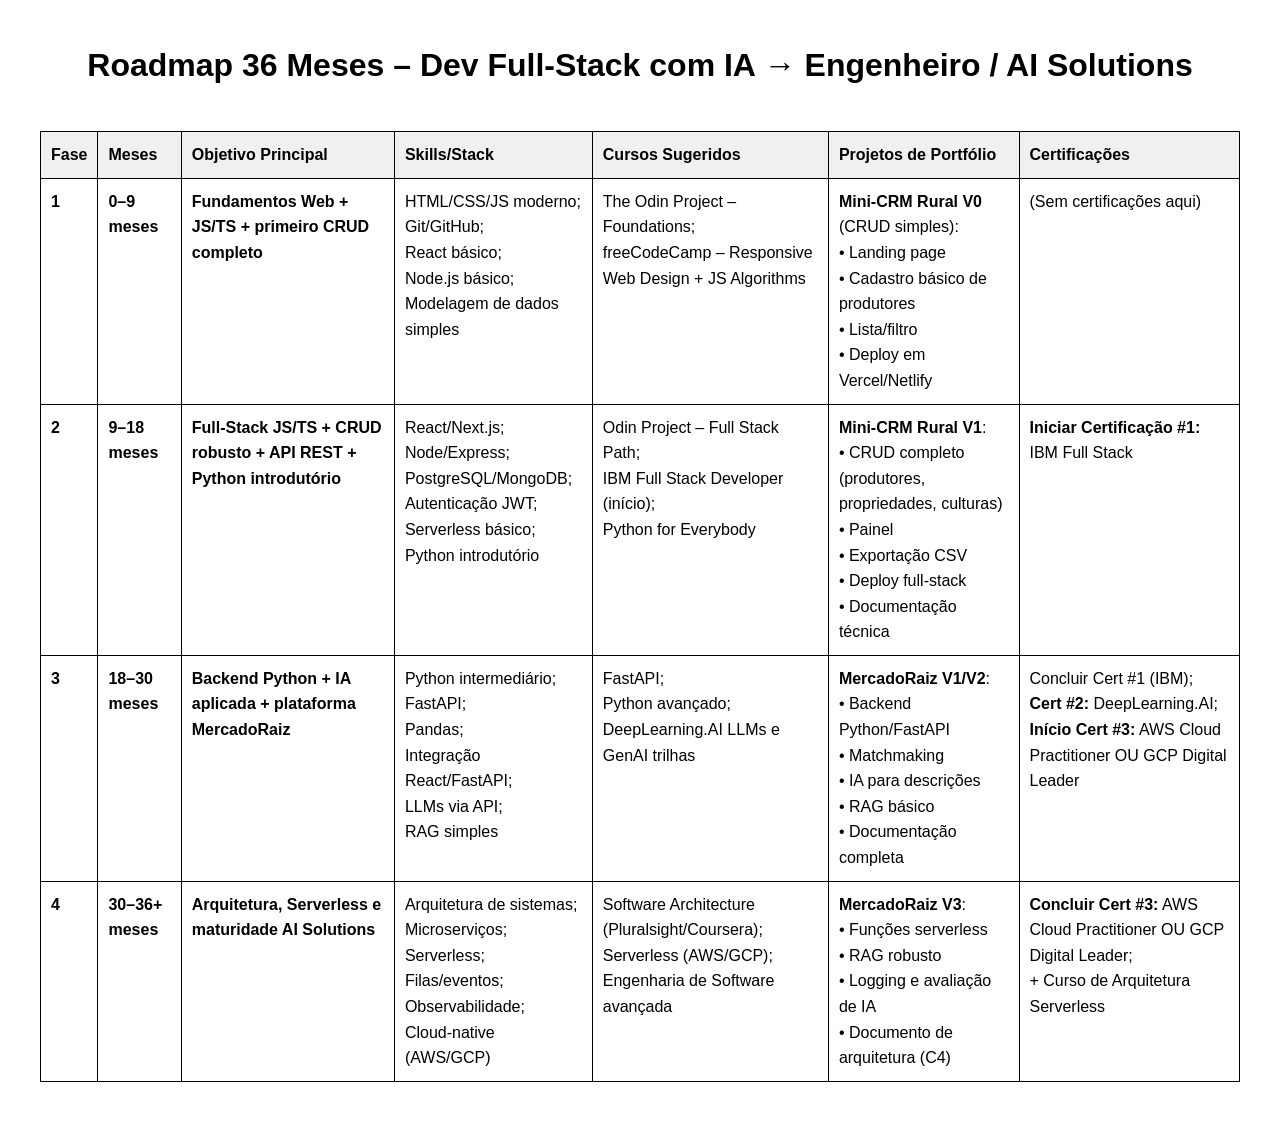
==== docs/index.html @ 0d8ba136 "directoy structure update" ====
<!DOCTYPE html>
<html lang="pt-BR">
<head>
    <meta charset="UTF-8">
    <title>Roadmap 36 Meses – Dev Full-Stack com IA</title>
    <style>
        body {
            font-family: Arial, sans-serif;
            margin: 40px;
            line-height: 1.6;
        }
        h1 {
            text-align: center;
            margin-bottom: 40px;
        }
        table {
            width: 100%;
            border-collapse: collapse;
        }
        th, td {
            border: 1px solid #000;
            padding: 10px;
            vertical-align: top;
            text-align: left;
        }
        th {
            background-color: #f0f0f0;
        }
        strong {
            font-weight: bold;
        }
    </style>
</head>
<body>

<h1>Roadmap 36 Meses – Dev Full-Stack com IA → Engenheiro / AI Solutions</h1>

<table>
    <thead>
        <tr>
            <th>Fase</th>
            <th>Meses</th>
            <th>Objetivo Principal</th>
            <th>Skills/Stack</th>
            <th>Cursos Sugeridos</th>
            <th>Projetos de Portfólio</th>
            <th>Certificações</th>
        </tr>
    </thead>
    <tbody>
        <tr>
            <td><strong>1</strong></td>
            <td><strong>0–9 meses</strong></td>
            <td><strong>Fundamentos Web + JS/TS + primeiro CRUD completo</strong></td>
            <td>
                HTML/CSS/JS moderno;<br>
                Git/GitHub;<br>
                React básico;<br>
                Node.js básico;<br>
                Modelagem de dados simples
            </td>
            <td>
                The Odin Project – Foundations;<br>
                freeCodeCamp – Responsive Web Design + JS Algorithms
            </td>
            <td>
                <strong>Mini-CRM Rural V0</strong> (CRUD simples):<br>
                • Landing page<br>
                • Cadastro básico de produtores<br>
                • Lista/filtro<br>
                • Deploy em Vercel/Netlify
            </td>
            <td>(Sem certificações aqui)</td>
        </tr>

        <tr>
            <td><strong>2</strong></td>
            <td><strong>9–18 meses</strong></td>
            <td><strong>Full-Stack JS/TS + CRUD robusto + API REST + Python introdutório</strong></td>
            <td>
                React/Next.js;<br>
                Node/Express;<br>
                PostgreSQL/MongoDB;<br>
                Autenticação JWT;<br>
                Serverless básico;<br>
                Python introdutório
            </td>
            <td>
                Odin Project – Full Stack Path;<br>
                IBM Full Stack Developer (início);<br>
                Python for Everybody
            </td>
            <td>
                <strong>Mini-CRM Rural V1</strong>:<br>
                • CRUD completo (produtores, propriedades, culturas)<br>
                • Painel<br>
                • Exportação CSV<br>
                • Deploy full-stack<br>
                • Documentação técnica
            </td>
            <td><strong>Iniciar Certificação #1:</strong> IBM Full Stack</td>
        </tr>

        <tr>
            <td><strong>3</strong></td>
            <td><strong>18–30 meses</strong></td>
            <td><strong>Backend Python + IA aplicada + plataforma MercadoRaiz</strong></td>
            <td>
                Python intermediário;<br>
                FastAPI;<br>
                Pandas;<br>
                Integração React/FastAPI;<br>
                LLMs via API;<br>
                RAG simples
            </td>
            <td>
                FastAPI;<br>
                Python avançado;<br>
                DeepLearning.AI LLMs e GenAI trilhas
            </td>
            <td>
                <strong>MercadoRaiz V1/V2</strong>:<br>
                • Backend Python/FastAPI<br>
                • Matchmaking<br>
                • IA para descrições<br>
                • RAG básico<br>
                • Documentação completa
            </td>
            <td>
                Concluir Cert #1 (IBM);<br>
                <strong>Cert #2:</strong> DeepLearning.AI;<br>
                <strong>Início Cert #3:</strong> AWS Cloud Practitioner OU GCP Digital Leader
            </td>
        </tr>

        <tr>
            <td><strong>4</strong></td>
            <td><strong>30–36+ meses</strong></td>
            <td><strong>Arquitetura, Serverless e maturidade AI Solutions</strong></td>
            <td>
                Arquitetura de sistemas;<br>
                Microserviços;<br>
                Serverless;<br>
                Filas/eventos;<br>
                Observabilidade;<br>
                Cloud-native (AWS/GCP)
            </td>
            <td>
                Software Architecture (Pluralsight/Coursera);<br>
                Serverless (AWS/GCP);<br>
                Engenharia de Software avançada
            </td>
            <td>
                <strong>MercadoRaiz V3</strong>:<br>
                • Funções serverless<br>
                • RAG robusto<br>
                • Logging e avaliação de IA<br>
                • Documento de arquitetura (C4)
            </td>
            <td>
                <strong>Concluir Cert #3:</strong> AWS Cloud Practitioner OU GCP Digital Leader;<br>
                + Curso de Arquitetura Serverless
            </td>
        </tr>
    </tbody>
</table>

</body>
</html>
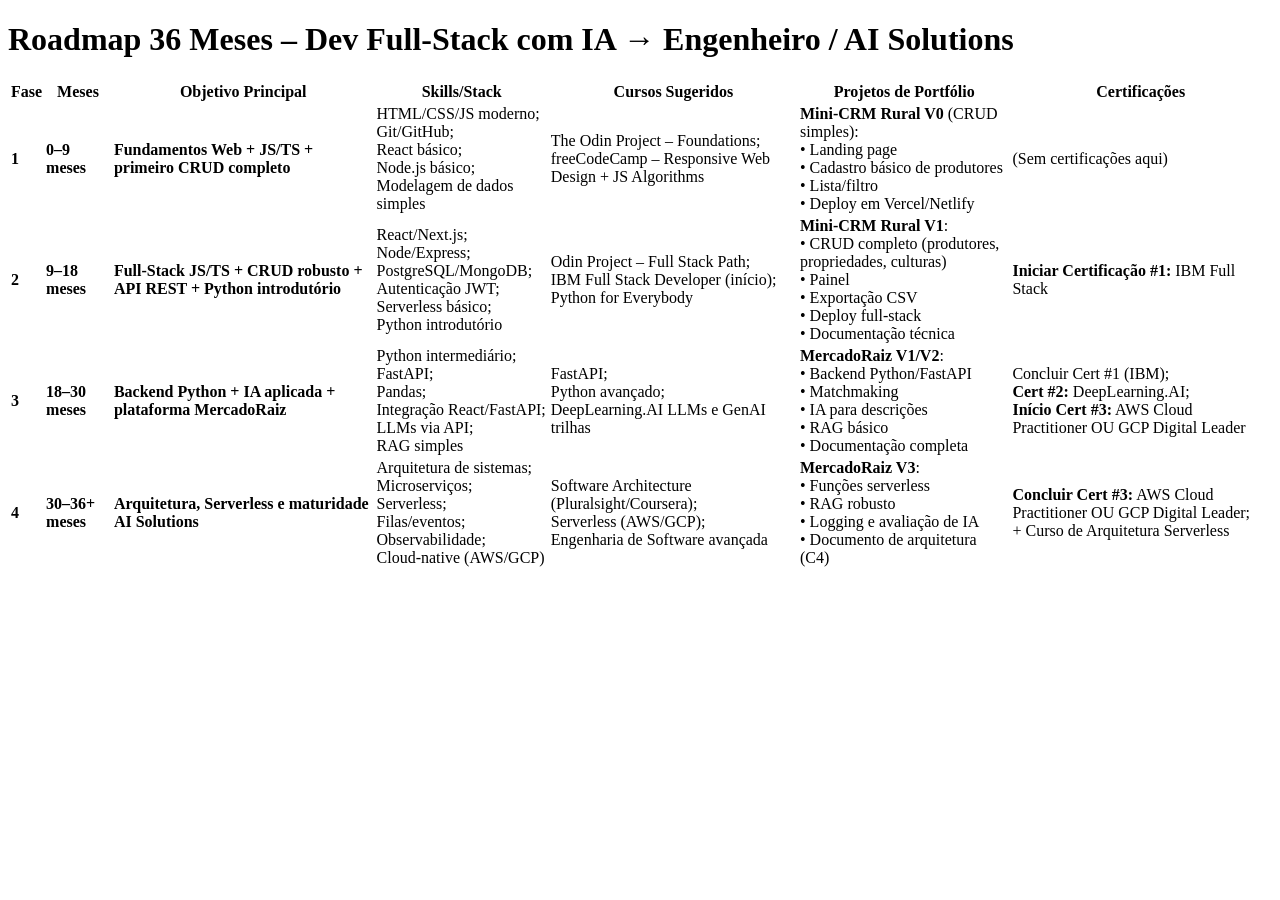
==== commit 2e3a16e0: "Including the link to the CSS file." ====
--- a/docs/index.html
+++ b/docs/index.html
@@ -3,33 +3,7 @@
 <head>
     <meta charset="UTF-8">
     <title>Roadmap 36 Meses – Dev Full-Stack com IA</title>
-    <style>
-        body {
-            font-family: Arial, sans-serif;
-            margin: 40px;
-            line-height: 1.6;
-        }
-        h1 {
-            text-align: center;
-            margin-bottom: 40px;
-        }
-        table {
-            width: 100%;
-            border-collapse: collapse;
-        }
-        th, td {
-            border: 1px solid #000;
-            padding: 10px;
-            vertical-align: top;
-            text-align: left;
-        }
-        th {
-            background-color: #f0f0f0;
-        }
-        strong {
-            font-weight: bold;
-        }
-    </style>
+    <link rel="stylesheet" href="assets/css/style.css">
 </head>
 <body>
 
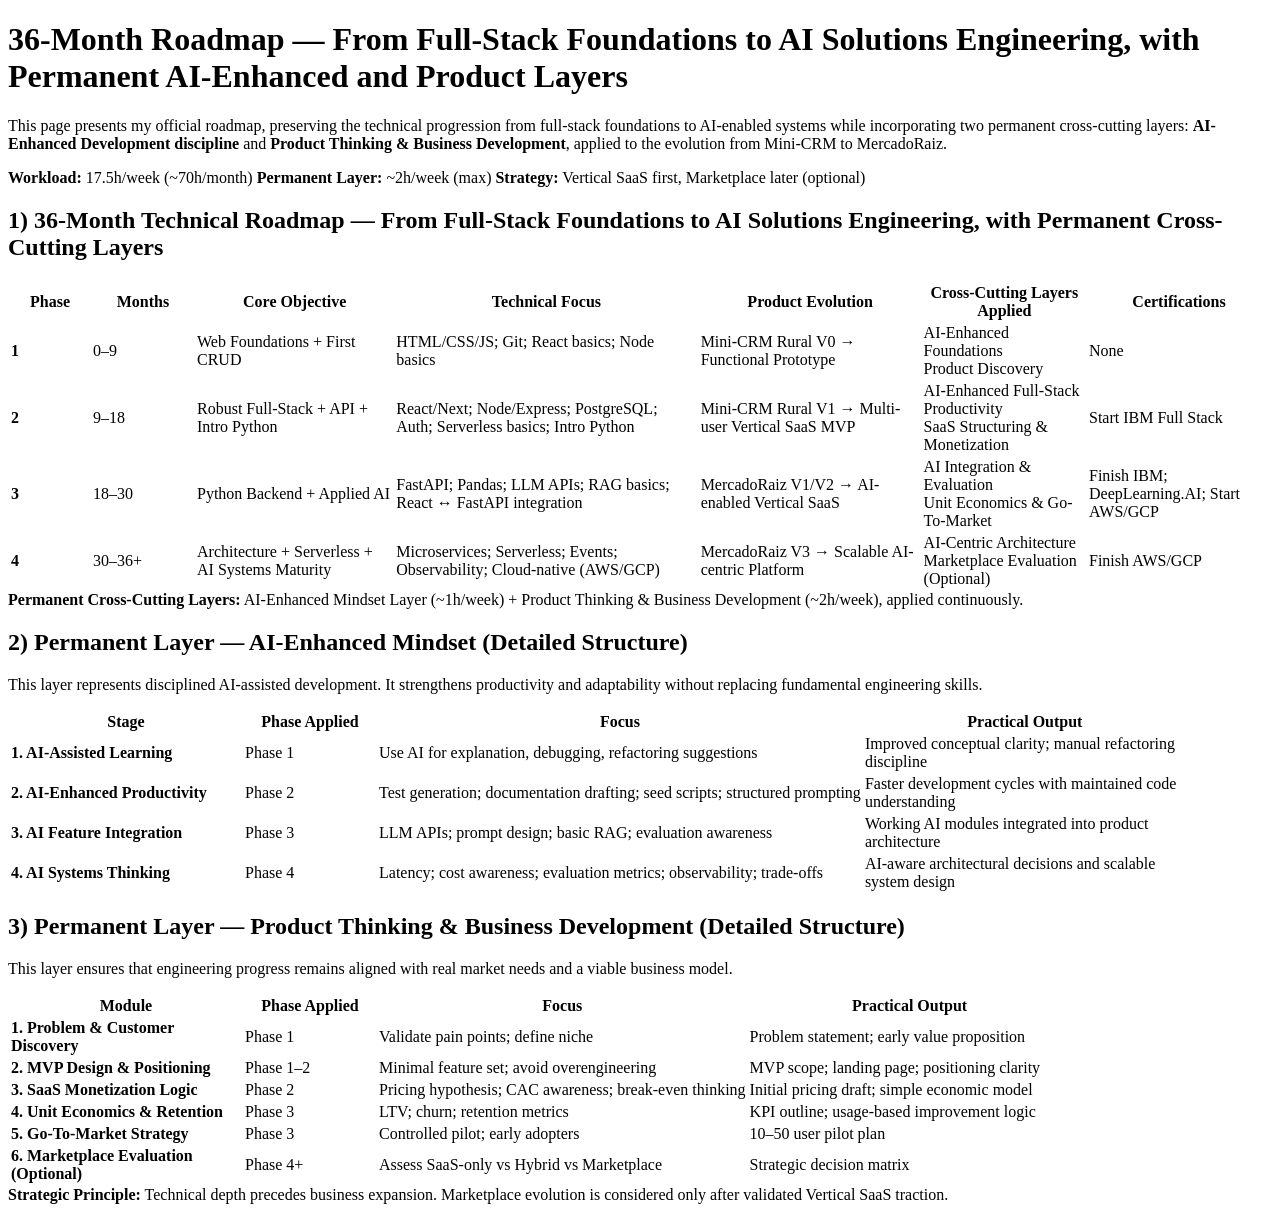
==== commit 20ed51bd: "new version - add AI-Enhanced and Product Layers" ====
--- a/docs/index.html
+++ b/docs/index.html
@@ -1,143 +1,207 @@
-<!DOCTYPE html>
-<html lang="pt-BR">
+<!doctype html>
+<html lang="en">
 <head>
-    <meta charset="UTF-8">
-    <title>Roadmap 36 Meses – Dev Full-Stack com IA</title>
-    <link rel="stylesheet" href="assets/css/style.css">
+  <meta charset="utf-8" />
+  <meta name="viewport" content="width=device-width,initial-scale=1" />
+  <title>36-Month Roadmap + Product Thinking Layer</title>
+  <link rel="stylesheet" href="style.css">
 </head>
+
 <body>
-
-<h1>Roadmap 36 Meses – Dev Full-Stack com IA → Engenheiro / AI Solutions</h1>
-
-<table>
-    <thead>
-        <tr>
-            <th>Fase</th>
-            <th>Meses</th>
-            <th>Objetivo Principal</th>
-            <th>Skills/Stack</th>
-            <th>Cursos Sugeridos</th>
-            <th>Projetos de Portfólio</th>
-            <th>Certificações</th>
-        </tr>
-    </thead>
-    <tbody>
-        <tr>
-            <td><strong>1</strong></td>
-            <td><strong>0–9 meses</strong></td>
-            <td><strong>Fundamentos Web + JS/TS + primeiro CRUD completo</strong></td>
-            <td>
-                HTML/CSS/JS moderno;<br>
-                Git/GitHub;<br>
-                React básico;<br>
-                Node.js básico;<br>
-                Modelagem de dados simples
-            </td>
-            <td>
-                The Odin Project – Foundations;<br>
-                freeCodeCamp – Responsive Web Design + JS Algorithms
-            </td>
-            <td>
-                <strong>Mini-CRM Rural V0</strong> (CRUD simples):<br>
-                • Landing page<br>
-                • Cadastro básico de produtores<br>
-                • Lista/filtro<br>
-                • Deploy em Vercel/Netlify
-            </td>
-            <td>(Sem certificações aqui)</td>
-        </tr>
-
-        <tr>
-            <td><strong>2</strong></td>
-            <td><strong>9–18 meses</strong></td>
-            <td><strong>Full-Stack JS/TS + CRUD robusto + API REST + Python introdutório</strong></td>
-            <td>
-                React/Next.js;<br>
-                Node/Express;<br>
-                PostgreSQL/MongoDB;<br>
-                Autenticação JWT;<br>
-                Serverless básico;<br>
-                Python introdutório
-            </td>
-            <td>
-                Odin Project – Full Stack Path;<br>
-                IBM Full Stack Developer (início);<br>
-                Python for Everybody
-            </td>
-            <td>
-                <strong>Mini-CRM Rural V1</strong>:<br>
-                • CRUD completo (produtores, propriedades, culturas)<br>
-                • Painel<br>
-                • Exportação CSV<br>
-                • Deploy full-stack<br>
-                • Documentação técnica
-            </td>
-            <td><strong>Iniciar Certificação #1:</strong> IBM Full Stack</td>
-        </tr>
-
-        <tr>
-            <td><strong>3</strong></td>
-            <td><strong>18–30 meses</strong></td>
-            <td><strong>Backend Python + IA aplicada + plataforma MercadoRaiz</strong></td>
-            <td>
-                Python intermediário;<br>
-                FastAPI;<br>
-                Pandas;<br>
-                Integração React/FastAPI;<br>
-                LLMs via API;<br>
-                RAG simples
-            </td>
-            <td>
-                FastAPI;<br>
-                Python avançado;<br>
-                DeepLearning.AI LLMs e GenAI trilhas
-            </td>
-            <td>
-                <strong>MercadoRaiz V1/V2</strong>:<br>
-                • Backend Python/FastAPI<br>
-                • Matchmaking<br>
-                • IA para descrições<br>
-                • RAG básico<br>
-                • Documentação completa
-            </td>
-            <td>
-                Concluir Cert #1 (IBM);<br>
-                <strong>Cert #2:</strong> DeepLearning.AI;<br>
-                <strong>Início Cert #3:</strong> AWS Cloud Practitioner OU GCP Digital Leader
-            </td>
-        </tr>
-
-        <tr>
-            <td><strong>4</strong></td>
-            <td><strong>30–36+ meses</strong></td>
-            <td><strong>Arquitetura, Serverless e maturidade AI Solutions</strong></td>
-            <td>
-                Arquitetura de sistemas;<br>
-                Microserviços;<br>
-                Serverless;<br>
-                Filas/eventos;<br>
-                Observabilidade;<br>
-                Cloud-native (AWS/GCP)
-            </td>
-            <td>
-                Software Architecture (Pluralsight/Coursera);<br>
-                Serverless (AWS/GCP);<br>
-                Engenharia de Software avançada
-            </td>
-            <td>
-                <strong>MercadoRaiz V3</strong>:<br>
-                • Funções serverless<br>
-                • RAG robusto<br>
-                • Logging e avaliação de IA<br>
-                • Documento de arquitetura (C4)
-            </td>
-            <td>
-                <strong>Concluir Cert #3:</strong> AWS Cloud Practitioner OU GCP Digital Leader;<br>
-                + Curso de Arquitetura Serverless
-            </td>
-        </tr>
-    </tbody>
-</table>
-
+  <header>
+    <h1>36-Month Roadmap — From Full-Stack Foundations to AI Solutions Engineering, with Permanent AI-Enhanced and Product Layers</h1>
+    <p class="sub">
+      This page presents my official roadmap, preserving the technical progression from full-stack foundations to AI-enabled systems while incorporating two permanent cross-cutting layers: <strong>AI-Enhanced Development discipline</strong> and <strong>Product Thinking & Business Development</strong>, applied to the evolution from Mini-CRM to MercadoRaiz.
+    </p>
+    <div class="meta">
+      <span class="pill"><strong>Workload:</strong> 17.5h/week (~70h/month)</span>
+      <span class="pill"><strong>Permanent Layer:</strong> ~2h/week (max)</span>
+      <span class="pill"><strong>Strategy:</strong> Vertical SaaS first, Marketplace later (optional)</span>
+    </div>
+  </header>
+
+  <main>
+    <section>
+       <h2>1) 36-Month Technical Roadmap — From Full-Stack Foundations to AI Solutions Engineering, with Permanent Cross-Cutting Layers</h2>
+     
+    <table>
+      <thead>
+        <tr>
+          <th style="width:78px;">Phase</th>
+          <th style="width:100px;">Months</th>
+          <th>Core Objective</th>
+          <th>Technical Focus</th>
+          <th>Product Evolution</th>
+          <th>Cross-Cutting Layers Applied</th>
+          <th style="width:180px;">Certifications</th>
+        </tr>
+      </thead>
+      <tbody>
+        <tr>
+          <td><strong>1</strong></td>
+          <td>0–9</td>
+          <td>Web Foundations + First CRUD</td>
+          <td>HTML/CSS/JS; Git; React basics; Node basics</td>
+          <td>Mini-CRM Rural V0 → Functional Prototype</td>
+          <td>
+            AI-Enhanced Foundations<br/>
+            Product Discovery
+          </td>
+          <td>None</td>
+        </tr>
+        <tr>
+          <td><strong>2</strong></td>
+          <td>9–18</td>
+          <td>Robust Full-Stack + API + Intro Python</td>
+          <td>React/Next; Node/Express; PostgreSQL; Auth; Serverless basics; Intro Python</td>
+          <td>Mini-CRM Rural V1 → Multi-user Vertical SaaS MVP</td>
+          <td>
+            AI-Enhanced Full-Stack Productivity<br/>
+            SaaS Structuring & Monetization
+          </td>
+          <td>Start IBM Full Stack</td>
+        </tr>
+        <tr>
+          <td><strong>3</strong></td>
+          <td>18–30</td>
+          <td>Python Backend + Applied AI</td>
+          <td>FastAPI; Pandas; LLM APIs; RAG basics; React ↔ FastAPI integration</td>
+          <td>MercadoRaiz V1/V2 → AI-enabled Vertical SaaS</td>
+          <td>
+            AI Integration & Evaluation<br/>
+            Unit Economics & Go-To-Market
+          </td>
+          <td>Finish IBM; DeepLearning.AI; Start AWS/GCP</td>
+        </tr>
+        <tr>
+          <td><strong>4</strong></td>
+          <td>30–36+</td>
+          <td>Architecture + Serverless + AI Systems Maturity</td>
+          <td>Microservices; Serverless; Events; Observability; Cloud-native (AWS/GCP)</td>
+          <td>MercadoRaiz V3 → Scalable AI-centric Platform</td>
+          <td>
+            AI-Centric Architecture<br/>
+            Marketplace Evaluation (Optional)
+          </td>
+          <td>Finish AWS/GCP</td>
+        </tr>
+      </tbody>
+    </table>
+
+    <div class="callout">
+      <strong>Permanent Cross-Cutting Layers:</strong>
+      AI-Enhanced Mindset Layer (~1h/week) + Product Thinking &amp; Business Development (~2h/week), applied continuously.
+    </div>
+  </section>
+
+
+  <section>
+    <h2>2) Permanent Layer — AI-Enhanced Mindset (Detailed Structure)</h2>
+    <p>
+      This layer represents disciplined AI-assisted development. It strengthens productivity and adaptability without replacing fundamental engineering skills.
+    </p>
+
+    <table>
+      <thead>
+        <tr>
+          <th style="width:230px;">Stage</th>
+          <th style="width:130px;">Phase Applied</th>
+          <th>Focus</th>
+          <th style="width:320px;">Practical Output</th>
+        </tr>
+      </thead>
+      <tbody>
+        <tr>
+          <td><strong>1. AI-Assisted Learning</strong></td>
+          <td>Phase 1</td>
+          <td>Use AI for explanation, debugging, refactoring suggestions</td>
+          <td>Improved conceptual clarity; manual refactoring discipline</td>
+        </tr>
+        <tr>
+          <td><strong>2. AI-Enhanced Productivity</strong></td>
+          <td>Phase 2</td>
+          <td>Test generation; documentation drafting; seed scripts; structured prompting</td>
+          <td>Faster development cycles with maintained code understanding</td>
+        </tr>
+        <tr>
+          <td><strong>3. AI Feature Integration</strong></td>
+          <td>Phase 3</td>
+          <td>LLM APIs; prompt design; basic RAG; evaluation awareness</td>
+          <td>Working AI modules integrated into product architecture</td>
+        </tr>
+        <tr>
+          <td><strong>4. AI Systems Thinking</strong></td>
+          <td>Phase 4</td>
+          <td>Latency; cost awareness; evaluation metrics; observability; trade-offs</td>
+          <td>AI-aware architectural decisions and scalable system design</td>
+        </tr>
+      </tbody>
+    </table>
+  </section>
+
+
+  <section>
+    <h2>3) Permanent Layer — Product Thinking &amp; Business Development (Detailed Structure)</h2>
+    <p>
+      This layer ensures that engineering progress remains aligned with real market needs and a viable business model.
+    </p>
+
+    <table>
+      <thead>
+        <tr>
+          <th style="width:230px;">Module</th>
+          <th style="width:130px;">Phase Applied</th>
+          <th>Focus</th>
+          <th style="width:320px;">Practical Output</th>
+        </tr>
+      </thead>
+      <tbody>
+        <tr>
+          <td><strong>1. Problem &amp; Customer Discovery</strong></td>
+          <td>Phase 1</td>
+          <td>Validate pain points; define niche</td>
+          <td>Problem statement; early value proposition</td>
+        </tr>
+        <tr>
+          <td><strong>2. MVP Design & Positioning</strong></td>
+          <td>Phase 1–2</td>
+          <td>Minimal feature set; avoid overengineering</td>
+          <td>MVP scope; landing page; positioning clarity</td>
+        </tr>
+        <tr>
+          <td><strong>3. SaaS Monetization Logic</strong></td>
+          <td>Phase 2</td>
+          <td>Pricing hypothesis; CAC awareness; break-even thinking</td>
+          <td>Initial pricing draft; simple economic model</td>
+        </tr>
+        <tr>
+          <td><strong>4. Unit Economics & Retention</strong></td>
+          <td>Phase 3</td>
+          <td>LTV; churn; retention metrics</td>
+          <td>KPI outline; usage-based improvement logic</td>
+        </tr>
+        <tr>
+          <td><strong>5. Go-To-Market Strategy</strong></td>
+          <td>Phase 3</td>
+          <td>Controlled pilot; early adopters</td>
+          <td>10–50 user pilot plan</td>
+        </tr>
+        <tr>
+          <td><strong>6. Marketplace Evaluation (Optional)</strong></td>
+          <td>Phase 4+</td>
+          <td>Assess SaaS-only vs Hybrid vs Marketplace</td>
+          <td>Strategic decision matrix</td>
+        </tr>
+      </tbody>
+    </table>
+
+    <div class="rule"></div>
+
+    <div class="callout">
+      <strong>Strategic Principle:</strong> Technical depth precedes business expansion. Marketplace evolution is considered only after validated Vertical SaaS traction.
+    </div>
+  </section>
+</main>
+ 
 </body>
 </html>
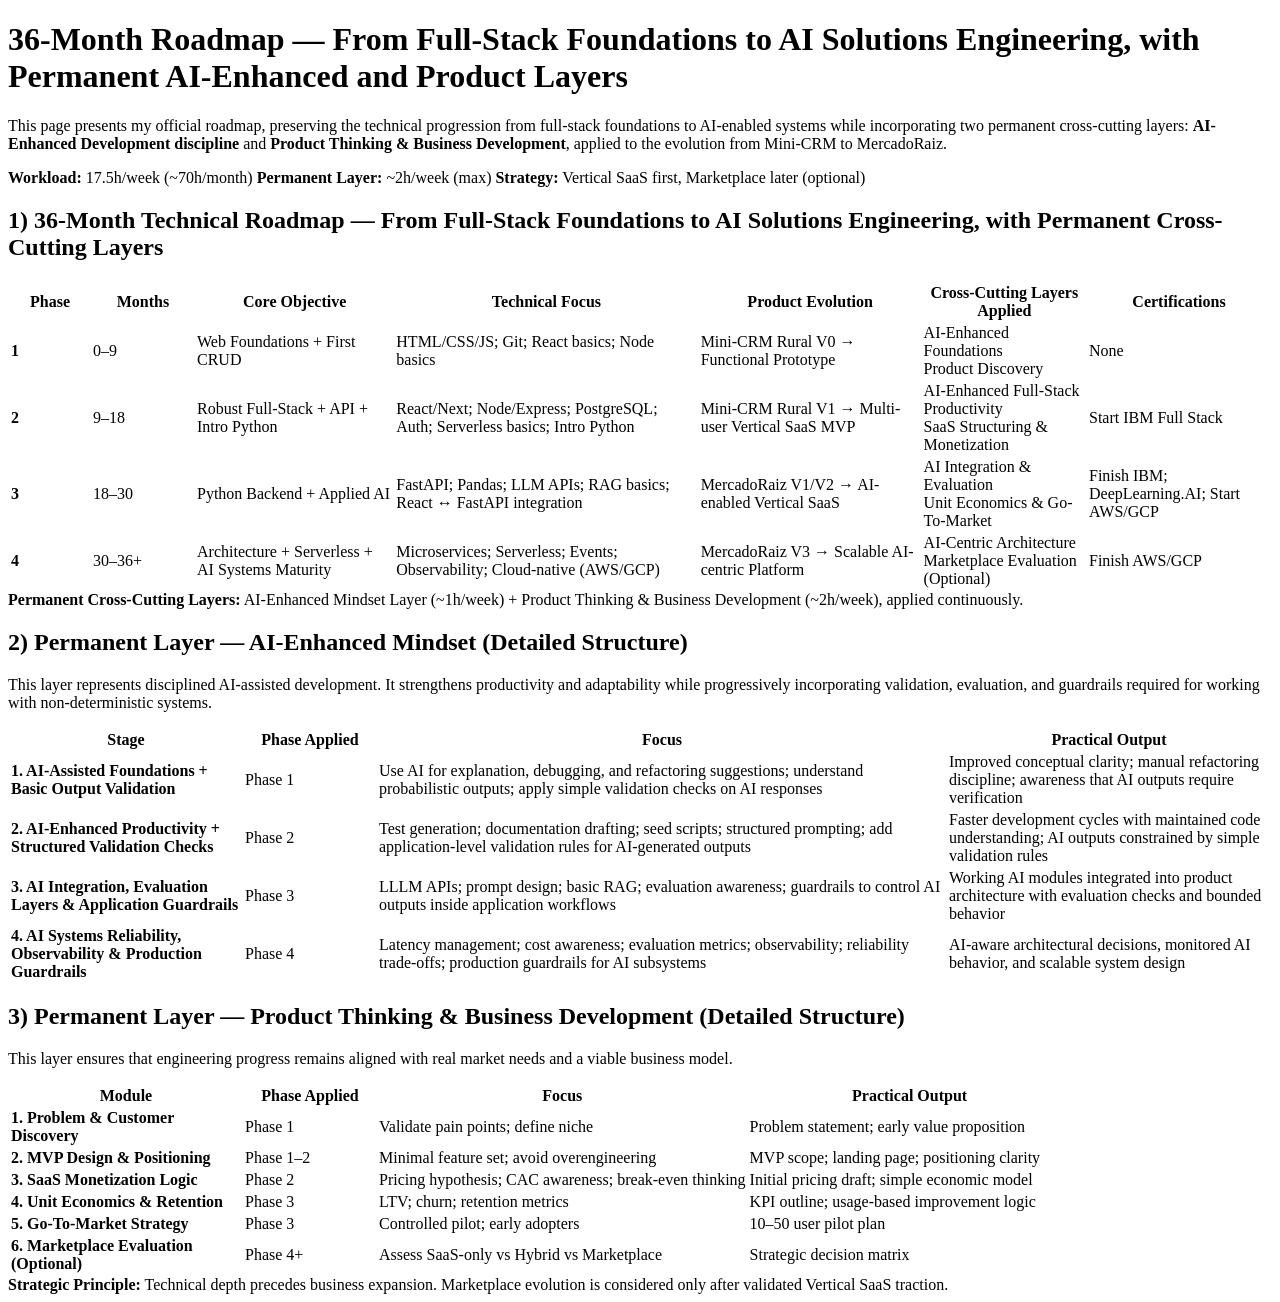
==== commit 180c903c: "ai guardrails and validation explanation" ====
--- a/docs/index.html
+++ b/docs/index.html
@@ -98,7 +98,7 @@
   <section>
     <h2>2) Permanent Layer — AI-Enhanced Mindset (Detailed Structure)</h2>
     <p>
-      This layer represents disciplined AI-assisted development. It strengthens productivity and adaptability without replacing fundamental engineering skills.
+      This layer represents disciplined AI-assisted development. It strengthens productivity and adaptability while progressively incorporating validation, evaluation, and guardrails required for working with non-deterministic systems.
     </p>
 
     <table>
@@ -112,28 +112,28 @@
       </thead>
       <tbody>
         <tr>
-          <td><strong>1. AI-Assisted Learning</strong></td>
+          <td><strong>1. AI-Assisted Foundations + Basic Output Validation</strong></td>
           <td>Phase 1</td>
-          <td>Use AI for explanation, debugging, refactoring suggestions</td>
-          <td>Improved conceptual clarity; manual refactoring discipline</td>
-        </tr>
-        <tr>
-          <td><strong>2. AI-Enhanced Productivity</strong></td>
+          <td>Use AI for explanation, debugging, and refactoring suggestions; understand probabilistic outputs; apply simple validation checks on AI responses</td>
+          <td>Improved conceptual clarity; manual refactoring discipline; awareness that AI outputs require verification</td>
+        </tr>
+        <tr>
+          <td><strong>2. AI-Enhanced Productivity + Structured Validation Checks</strong></td>
           <td>Phase 2</td>
-          <td>Test generation; documentation drafting; seed scripts; structured prompting</td>
-          <td>Faster development cycles with maintained code understanding</td>
-        </tr>
-        <tr>
-          <td><strong>3. AI Feature Integration</strong></td>
+          <td>Test generation; documentation drafting; seed scripts; structured prompting; add application-level validation rules for AI-generated outputs</td>
+          <td>Faster development cycles with maintained code understanding; AI outputs constrained by simple validation rules</td>
+        </tr>
+        <tr>
+          <td><strong>3. AI Integration, Evaluation Layers & Application Guardrails</strong></td>
           <td>Phase 3</td>
-          <td>LLM APIs; prompt design; basic RAG; evaluation awareness</td>
-          <td>Working AI modules integrated into product architecture</td>
-        </tr>
-        <tr>
-          <td><strong>4. AI Systems Thinking</strong></td>
+          <td>LLLM APIs; prompt design; basic RAG; evaluation awareness; guardrails to control AI outputs inside application workflows</td>
+          <td>Working AI modules integrated into product architecture with evaluation checks and bounded behavior</td>
+        </tr>
+        <tr>
+          <td><strong>4. AI Systems Reliability, Observability & Production Guardrails</strong></td>
           <td>Phase 4</td>
-          <td>Latency; cost awareness; evaluation metrics; observability; trade-offs</td>
-          <td>AI-aware architectural decisions and scalable system design</td>
+          <td>Latency management; cost awareness; evaluation metrics; observability; reliability trade-offs; production guardrails for AI subsystems</td>
+          <td>AI-aware architectural decisions, monitored AI behavior, and scalable system design</td>
         </tr>
       </tbody>
     </table>
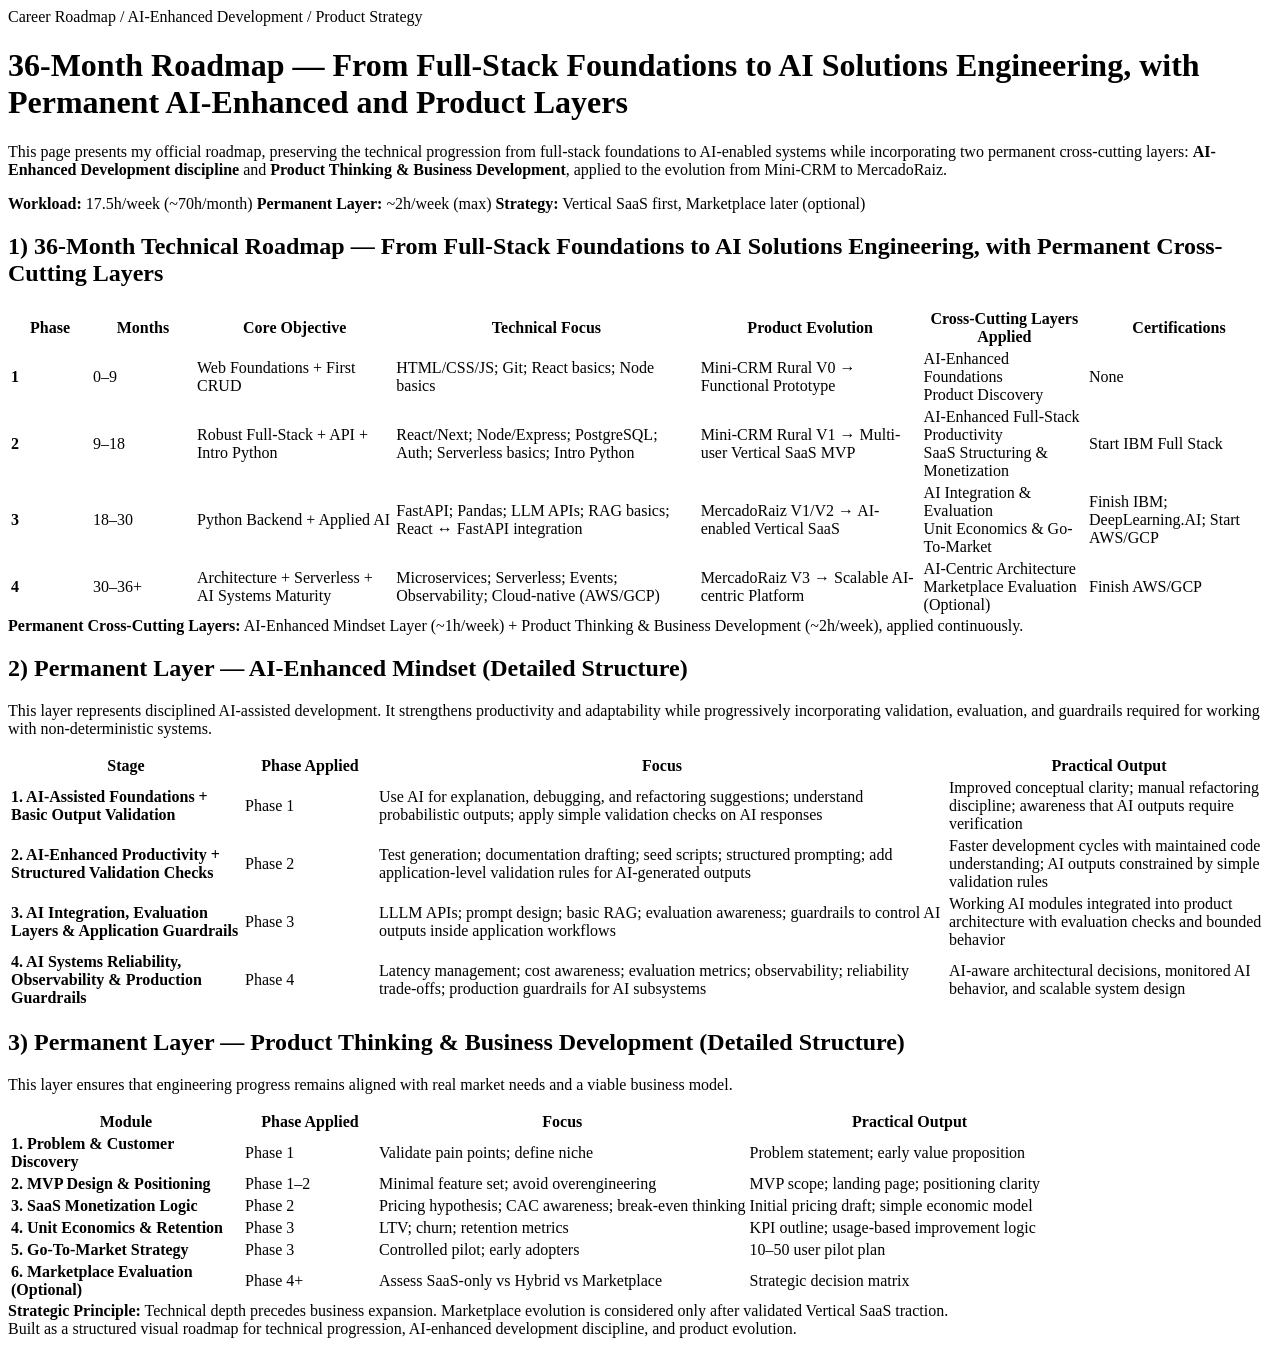
==== commit 36147708: "index.html and style.css version 1.2" ====
--- a/docs/index.html
+++ b/docs/index.html
@@ -8,200 +8,234 @@
 </head>
 
 <body>
-  <header>
-    <h1>36-Month Roadmap — From Full-Stack Foundations to AI Solutions Engineering, with Permanent AI-Enhanced and Product Layers</h1>
-    <p class="sub">
-      This page presents my official roadmap, preserving the technical progression from full-stack foundations to AI-enabled systems while incorporating two permanent cross-cutting layers: <strong>AI-Enhanced Development discipline</strong> and <strong>Product Thinking & Business Development</strong>, applied to the evolution from Mini-CRM to MercadoRaiz.
-    </p>
-    <div class="meta">
-      <span class="pill"><strong>Workload:</strong> 17.5h/week (~70h/month)</span>
-      <span class="pill"><strong>Permanent Layer:</strong> ~2h/week (max)</span>
-      <span class="pill"><strong>Strategy:</strong> Vertical SaaS first, Marketplace later (optional)</span>
-    </div>
-  </header>
-
-  <main>
-    <section>
-       <h2>1) 36-Month Technical Roadmap — From Full-Stack Foundations to AI Solutions Engineering, with Permanent Cross-Cutting Layers</h2>
-     
-    <table>
-      <thead>
-        <tr>
-          <th style="width:78px;">Phase</th>
-          <th style="width:100px;">Months</th>
-          <th>Core Objective</th>
-          <th>Technical Focus</th>
-          <th>Product Evolution</th>
-          <th>Cross-Cutting Layers Applied</th>
-          <th style="width:180px;">Certifications</th>
-        </tr>
-      </thead>
-      <tbody>
-        <tr>
-          <td><strong>1</strong></td>
-          <td>0–9</td>
-          <td>Web Foundations + First CRUD</td>
-          <td>HTML/CSS/JS; Git; React basics; Node basics</td>
-          <td>Mini-CRM Rural V0 → Functional Prototype</td>
-          <td>
-            AI-Enhanced Foundations<br/>
-            Product Discovery
-          </td>
-          <td>None</td>
-        </tr>
-        <tr>
-          <td><strong>2</strong></td>
-          <td>9–18</td>
-          <td>Robust Full-Stack + API + Intro Python</td>
-          <td>React/Next; Node/Express; PostgreSQL; Auth; Serverless basics; Intro Python</td>
-          <td>Mini-CRM Rural V1 → Multi-user Vertical SaaS MVP</td>
-          <td>
-            AI-Enhanced Full-Stack Productivity<br/>
-            SaaS Structuring & Monetization
-          </td>
-          <td>Start IBM Full Stack</td>
-        </tr>
-        <tr>
-          <td><strong>3</strong></td>
-          <td>18–30</td>
-          <td>Python Backend + Applied AI</td>
-          <td>FastAPI; Pandas; LLM APIs; RAG basics; React ↔ FastAPI integration</td>
-          <td>MercadoRaiz V1/V2 → AI-enabled Vertical SaaS</td>
-          <td>
-            AI Integration & Evaluation<br/>
-            Unit Economics & Go-To-Market
-          </td>
-          <td>Finish IBM; DeepLearning.AI; Start AWS/GCP</td>
-        </tr>
-        <tr>
-          <td><strong>4</strong></td>
-          <td>30–36+</td>
-          <td>Architecture + Serverless + AI Systems Maturity</td>
-          <td>Microservices; Serverless; Events; Observability; Cloud-native (AWS/GCP)</td>
-          <td>MercadoRaiz V3 → Scalable AI-centric Platform</td>
-          <td>
-            AI-Centric Architecture<br/>
-            Marketplace Evaluation (Optional)
-          </td>
-          <td>Finish AWS/GCP</td>
-        </tr>
-      </tbody>
-    </table>
-
-    <div class="callout">
-      <strong>Permanent Cross-Cutting Layers:</strong>
-      AI-Enhanced Mindset Layer (~1h/week) + Product Thinking &amp; Business Development (~2h/week), applied continuously.
-    </div>
-  </section>
-
-
-  <section>
-    <h2>2) Permanent Layer — AI-Enhanced Mindset (Detailed Structure)</h2>
-    <p>
-      This layer represents disciplined AI-assisted development. It strengthens productivity and adaptability while progressively incorporating validation, evaluation, and guardrails required for working with non-deterministic systems.
-    </p>
-
-    <table>
-      <thead>
-        <tr>
-          <th style="width:230px;">Stage</th>
-          <th style="width:130px;">Phase Applied</th>
-          <th>Focus</th>
-          <th style="width:320px;">Practical Output</th>
-        </tr>
-      </thead>
-      <tbody>
-        <tr>
-          <td><strong>1. AI-Assisted Foundations + Basic Output Validation</strong></td>
-          <td>Phase 1</td>
-          <td>Use AI for explanation, debugging, and refactoring suggestions; understand probabilistic outputs; apply simple validation checks on AI responses</td>
-          <td>Improved conceptual clarity; manual refactoring discipline; awareness that AI outputs require verification</td>
-        </tr>
-        <tr>
-          <td><strong>2. AI-Enhanced Productivity + Structured Validation Checks</strong></td>
-          <td>Phase 2</td>
-          <td>Test generation; documentation drafting; seed scripts; structured prompting; add application-level validation rules for AI-generated outputs</td>
-          <td>Faster development cycles with maintained code understanding; AI outputs constrained by simple validation rules</td>
-        </tr>
-        <tr>
-          <td><strong>3. AI Integration, Evaluation Layers & Application Guardrails</strong></td>
-          <td>Phase 3</td>
-          <td>LLLM APIs; prompt design; basic RAG; evaluation awareness; guardrails to control AI outputs inside application workflows</td>
-          <td>Working AI modules integrated into product architecture with evaluation checks and bounded behavior</td>
-        </tr>
-        <tr>
-          <td><strong>4. AI Systems Reliability, Observability & Production Guardrails</strong></td>
-          <td>Phase 4</td>
-          <td>Latency management; cost awareness; evaluation metrics; observability; reliability trade-offs; production guardrails for AI subsystems</td>
-          <td>AI-aware architectural decisions, monitored AI behavior, and scalable system design</td>
-        </tr>
-      </tbody>
-    </table>
-  </section>
-
-
-  <section>
-    <h2>3) Permanent Layer — Product Thinking &amp; Business Development (Detailed Structure)</h2>
-    <p>
-      This layer ensures that engineering progress remains aligned with real market needs and a viable business model.
-    </p>
-
-    <table>
-      <thead>
-        <tr>
-          <th style="width:230px;">Module</th>
-          <th style="width:130px;">Phase Applied</th>
-          <th>Focus</th>
-          <th style="width:320px;">Practical Output</th>
-        </tr>
-      </thead>
-      <tbody>
-        <tr>
-          <td><strong>1. Problem &amp; Customer Discovery</strong></td>
-          <td>Phase 1</td>
-          <td>Validate pain points; define niche</td>
-          <td>Problem statement; early value proposition</td>
-        </tr>
-        <tr>
-          <td><strong>2. MVP Design & Positioning</strong></td>
-          <td>Phase 1–2</td>
-          <td>Minimal feature set; avoid overengineering</td>
-          <td>MVP scope; landing page; positioning clarity</td>
-        </tr>
-        <tr>
-          <td><strong>3. SaaS Monetization Logic</strong></td>
-          <td>Phase 2</td>
-          <td>Pricing hypothesis; CAC awareness; break-even thinking</td>
-          <td>Initial pricing draft; simple economic model</td>
-        </tr>
-        <tr>
-          <td><strong>4. Unit Economics & Retention</strong></td>
-          <td>Phase 3</td>
-          <td>LTV; churn; retention metrics</td>
-          <td>KPI outline; usage-based improvement logic</td>
-        </tr>
-        <tr>
-          <td><strong>5. Go-To-Market Strategy</strong></td>
-          <td>Phase 3</td>
-          <td>Controlled pilot; early adopters</td>
-          <td>10–50 user pilot plan</td>
-        </tr>
-        <tr>
-          <td><strong>6. Marketplace Evaluation (Optional)</strong></td>
-          <td>Phase 4+</td>
-          <td>Assess SaaS-only vs Hybrid vs Marketplace</td>
-          <td>Strategic decision matrix</td>
-        </tr>
-      </tbody>
-    </table>
-
-    <div class="rule"></div>
-
-    <div class="callout">
-      <strong>Strategic Principle:</strong> Technical depth precedes business expansion. Marketplace evolution is considered only after validated Vertical SaaS traction.
-    </div>
-  </section>
-</main>
- 
+  <div class="page-shell">
+    <header class="hero">
+      <div class="hero__eyebrow">
+        <span class="hero__dot" aria-hidden="true"></span>
+        <span>Career Roadmap / AI-Enhanced Development / Product Strategy</span>
+      </div>
+
+      <h1>
+        36-Month Roadmap — From Full-Stack Foundations to AI Solutions Engineering,
+        with Permanent AI-Enhanced and Product Layers
+      </h1>
+
+      <p class="sub">
+        This page presents my official roadmap, preserving the technical progression
+        from full-stack foundations to AI-enabled systems while incorporating two
+        permanent cross-cutting layers:
+        <strong>AI-Enhanced Development discipline</strong> and
+        <strong>Product Thinking &amp; Business Development</strong>,
+        applied to the evolution from Mini-CRM to MercadoRaiz.
+      </p>
+
+      <div class="meta">
+        <span class="pill"><strong>Workload:</strong> 17.5h/week (~70h/month)</span>
+        <span class="pill"><strong>Permanent Layer:</strong> ~2h/week (max)</span>
+        <span class="pill"><strong>Strategy:</strong> Vertical SaaS first, Marketplace later (optional)</span>
+      </div>
+    </header>
+
+    <main>
+      <section class="panel">
+        <div class="section-head">
+          <h2>1) 36-Month Technical Roadmap — From Full-Stack Foundations to AI Solutions Engineering, with Permanent Cross-Cutting Layers</h2>
+        </div>
+
+        <div class="table-wrap">
+          <table>
+            <thead>
+              <tr>
+                <th style="width:78px;">Phase</th>
+                <th style="width:100px;">Months</th>
+                <th>Core Objective</th>
+                <th>Technical Focus</th>
+                <th>Product Evolution</th>
+                <th>Cross-Cutting Layers Applied</th>
+                <th style="width:180px;">Certifications</th>
+              </tr>
+            </thead>
+            <tbody>
+              <tr>
+                <td><strong>1</strong></td>
+                <td>0–9</td>
+                <td>Web Foundations + First CRUD</td>
+                <td>HTML/CSS/JS; Git; React basics; Node basics</td>
+                <td>Mini-CRM Rural V0 → Functional Prototype</td>
+                <td>
+                  AI-Enhanced Foundations<br/>
+                  Product Discovery
+                </td>
+                <td>None</td>
+              </tr>
+              <tr>
+                <td><strong>2</strong></td>
+                <td>9–18</td>
+                <td>Robust Full-Stack + API + Intro Python</td>
+                <td>React/Next; Node/Express; PostgreSQL; Auth; Serverless basics; Intro Python</td>
+                <td>Mini-CRM Rural V1 → Multi-user Vertical SaaS MVP</td>
+                <td>
+                  AI-Enhanced Full-Stack Productivity<br/>
+                  SaaS Structuring &amp; Monetization
+                </td>
+                <td>Start IBM Full Stack</td>
+              </tr>
+              <tr>
+                <td><strong>3</strong></td>
+                <td>18–30</td>
+                <td>Python Backend + Applied AI</td>
+                <td>FastAPI; Pandas; LLM APIs; RAG basics; React ↔ FastAPI integration</td>
+                <td>MercadoRaiz V1/V2 → AI-enabled Vertical SaaS</td>
+                <td>
+                  AI Integration &amp; Evaluation<br/>
+                  Unit Economics &amp; Go-To-Market
+                </td>
+                <td>Finish IBM; DeepLearning.AI; Start AWS/GCP</td>
+              </tr>
+              <tr>
+                <td><strong>4</strong></td>
+                <td>30–36+</td>
+                <td>Architecture + Serverless + AI Systems Maturity</td>
+                <td>Microservices; Serverless; Events; Observability; Cloud-native (AWS/GCP)</td>
+                <td>MercadoRaiz V3 → Scalable AI-centric Platform</td>
+                <td>
+                  AI-Centric Architecture<br/>
+                  Marketplace Evaluation (Optional)
+                </td>
+                <td>Finish AWS/GCP</td>
+              </tr>
+            </tbody>
+          </table>
+        </div>
+
+        <div class="callout">
+          <strong>Permanent Cross-Cutting Layers:</strong>
+          AI-Enhanced Mindset Layer (~1h/week) + Product Thinking &amp; Business Development (~2h/week), applied continuously.
+        </div>
+      </section>
+
+      <section class="panel">
+        <div class="section-head">
+          <h2>2) Permanent Layer — AI-Enhanced Mindset (Detailed Structure)</h2>
+          <p>
+            This layer represents disciplined AI-assisted development. It strengthens productivity
+            and adaptability while progressively incorporating validation, evaluation, and guardrails
+            required for working with non-deterministic systems.
+          </p>
+        </div>
+
+        <div class="table-wrap">
+          <table>
+            <thead>
+              <tr>
+                <th style="width:230px;">Stage</th>
+                <th style="width:130px;">Phase Applied</th>
+                <th>Focus</th>
+                <th style="width:320px;">Practical Output</th>
+              </tr>
+            </thead>
+            <tbody>
+              <tr>
+                <td><strong>1. AI-Assisted Foundations + Basic Output Validation</strong></td>
+                <td>Phase 1</td>
+                <td>Use AI for explanation, debugging, and refactoring suggestions; understand probabilistic outputs; apply simple validation checks on AI responses</td>
+                <td>Improved conceptual clarity; manual refactoring discipline; awareness that AI outputs require verification</td>
+              </tr>
+              <tr>
+                <td><strong>2. AI-Enhanced Productivity + Structured Validation Checks</strong></td>
+                <td>Phase 2</td>
+                <td>Test generation; documentation drafting; seed scripts; structured prompting; add application-level validation rules for AI-generated outputs</td>
+                <td>Faster development cycles with maintained code understanding; AI outputs constrained by simple validation rules</td>
+              </tr>
+              <tr>
+                <td><strong>3. AI Integration, Evaluation Layers &amp; Application Guardrails</strong></td>
+                <td>Phase 3</td>
+                <td>LLLM APIs; prompt design; basic RAG; evaluation awareness; guardrails to control AI outputs inside application workflows</td>
+                <td>Working AI modules integrated into product architecture with evaluation checks and bounded behavior</td>
+              </tr>
+              <tr>
+                <td><strong>4. AI Systems Reliability, Observability &amp; Production Guardrails</strong></td>
+                <td>Phase 4</td>
+                <td>Latency management; cost awareness; evaluation metrics; observability; reliability trade-offs; production guardrails for AI subsystems</td>
+                <td>AI-aware architectural decisions, monitored AI behavior, and scalable system design</td>
+              </tr>
+            </tbody>
+          </table>
+        </div>
+      </section>
+
+      <section class="panel">
+        <div class="section-head">
+          <h2>3) Permanent Layer — Product Thinking &amp; Business Development (Detailed Structure)</h2>
+          <p>
+            This layer ensures that engineering progress remains aligned with real market needs
+            and a viable business model.
+          </p>
+        </div>
+
+        <div class="table-wrap">
+          <table>
+            <thead>
+              <tr>
+                <th style="width:230px;">Module</th>
+                <th style="width:130px;">Phase Applied</th>
+                <th>Focus</th>
+                <th style="width:320px;">Practical Output</th>
+              </tr>
+            </thead>
+            <tbody>
+              <tr>
+                <td><strong>1. Problem &amp; Customer Discovery</strong></td>
+                <td>Phase 1</td>
+                <td>Validate pain points; define niche</td>
+                <td>Problem statement; early value proposition</td>
+              </tr>
+              <tr>
+                <td><strong>2. MVP Design &amp; Positioning</strong></td>
+                <td>Phase 1–2</td>
+                <td>Minimal feature set; avoid overengineering</td>
+                <td>MVP scope; landing page; positioning clarity</td>
+              </tr>
+              <tr>
+                <td><strong>3. SaaS Monetization Logic</strong></td>
+                <td>Phase 2</td>
+                <td>Pricing hypothesis; CAC awareness; break-even thinking</td>
+                <td>Initial pricing draft; simple economic model</td>
+              </tr>
+              <tr>
+                <td><strong>4. Unit Economics &amp; Retention</strong></td>
+                <td>Phase 3</td>
+                <td>LTV; churn; retention metrics</td>
+                <td>KPI outline; usage-based improvement logic</td>
+              </tr>
+              <tr>
+                <td><strong>5. Go-To-Market Strategy</strong></td>
+                <td>Phase 3</td>
+                <td>Controlled pilot; early adopters</td>
+                <td>10–50 user pilot plan</td>
+              </tr>
+              <tr>
+                <td><strong>6. Marketplace Evaluation (Optional)</strong></td>
+                <td>Phase 4+</td>
+                <td>Assess SaaS-only vs Hybrid vs Marketplace</td>
+                <td>Strategic decision matrix</td>
+              </tr>
+            </tbody>
+          </table>
+        </div>
+
+        <div class="rule"></div>
+
+        <div class="callout">
+          <strong>Strategic Principle:</strong>
+          Technical depth precedes business expansion. Marketplace evolution is considered only after validated Vertical SaaS traction.
+        </div>
+      </section>
+    </main>
+
+    <footer>
+      Built as a structured visual roadmap for technical progression, AI-enhanced development discipline, and product evolution.
+    </footer>
+  </div>
 </body>
 </html>
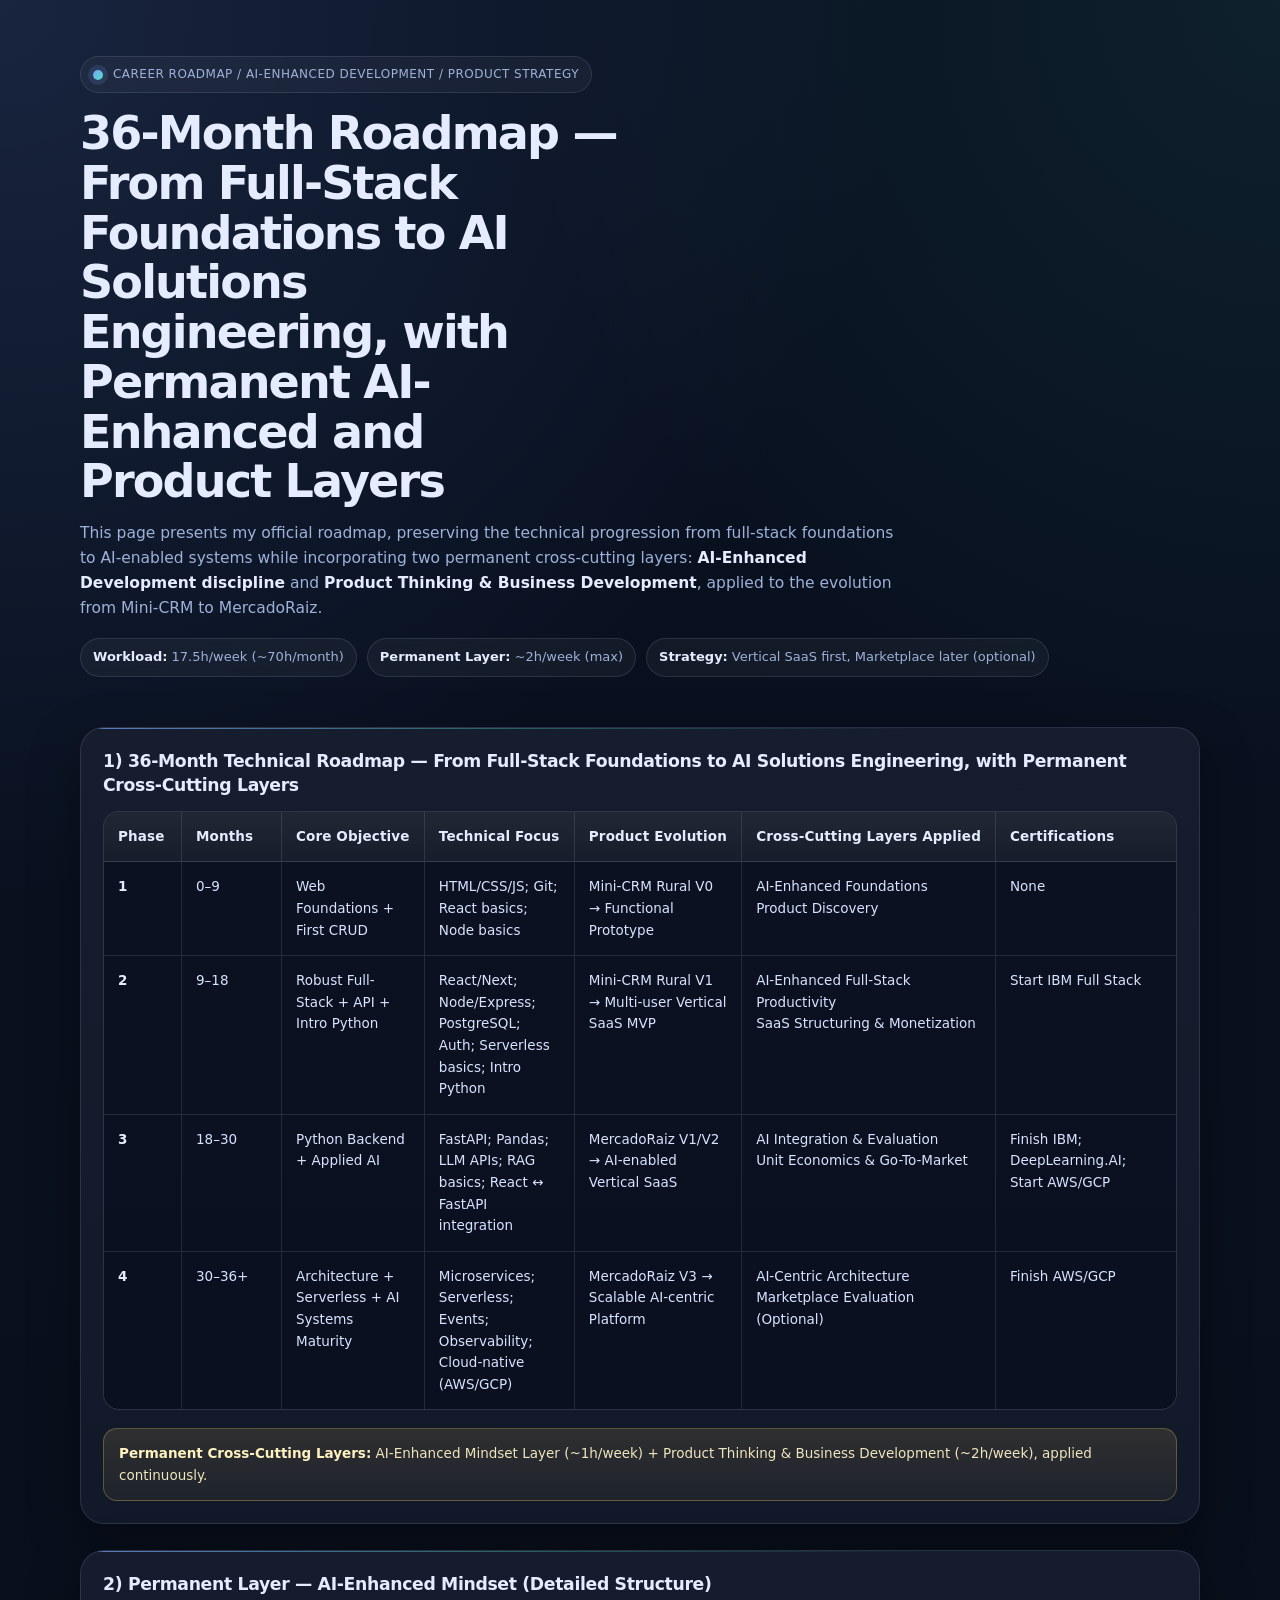
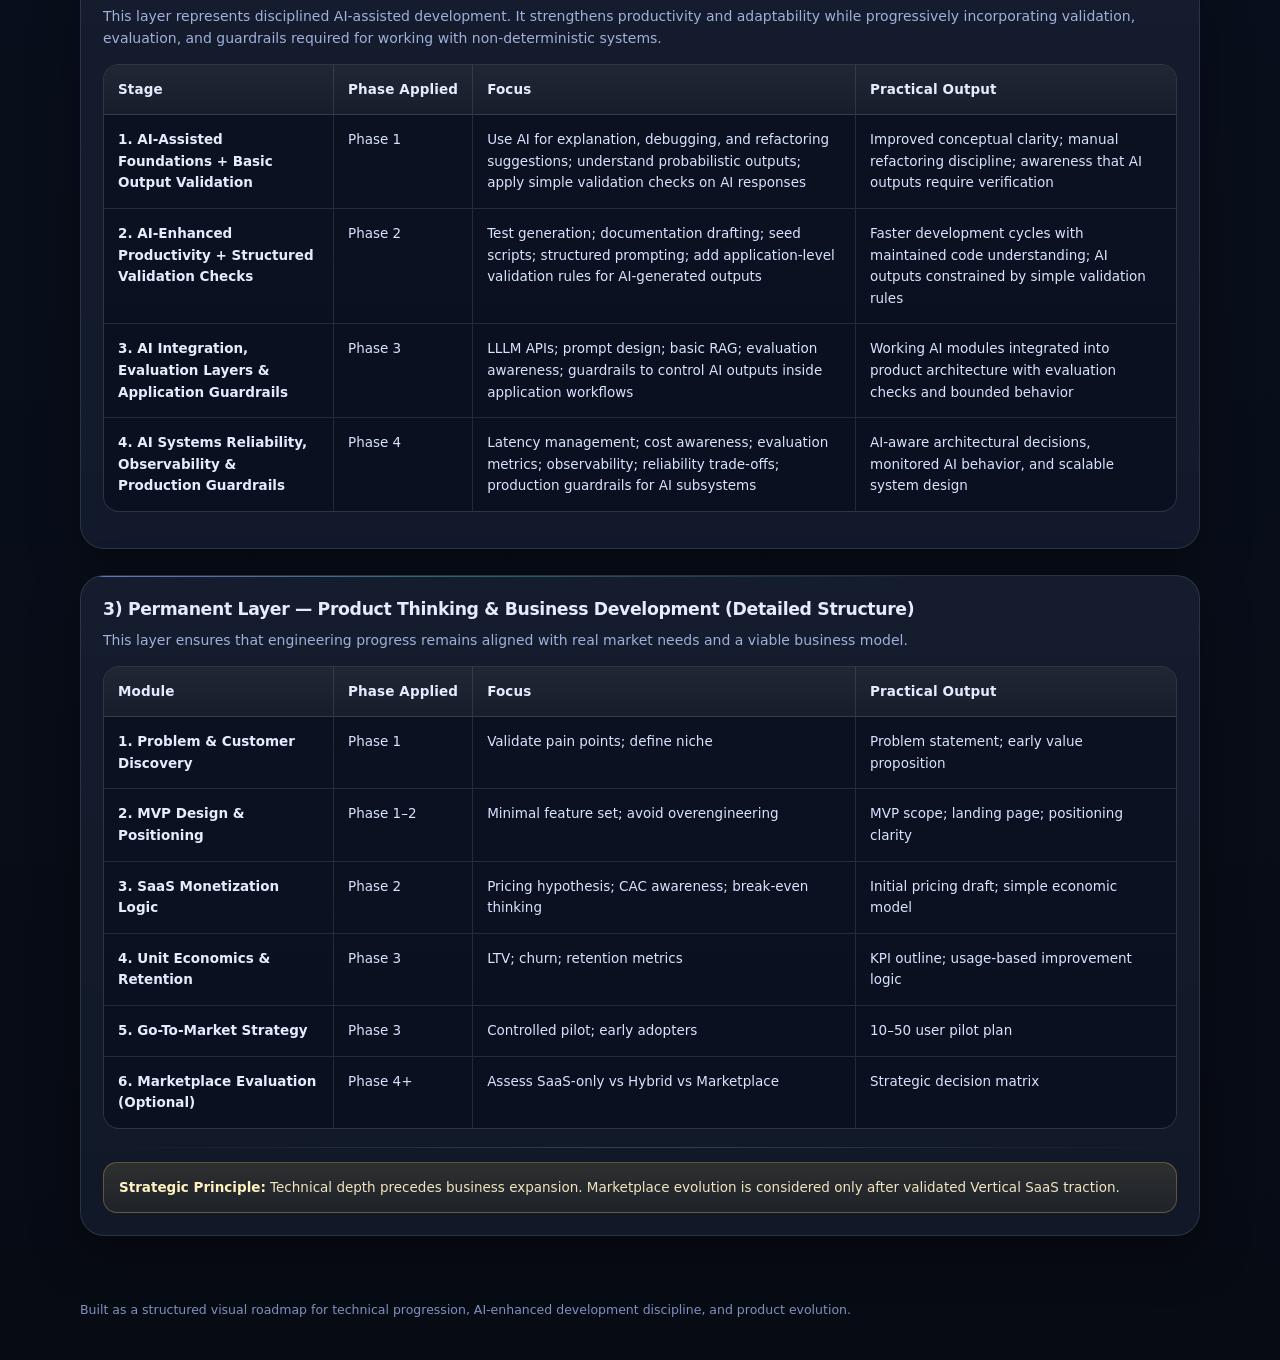
==== commit f9013f4b: "edit stylesheet link" ====
--- a/docs/index.html
+++ b/docs/index.html
@@ -4,7 +4,7 @@
   <meta charset="utf-8" />
   <meta name="viewport" content="width=device-width,initial-scale=1" />
   <title>36-Month Roadmap + Product Thinking Layer</title>
-  <link rel="stylesheet" href="style.css">
+  <link rel="stylesheet" href="assets/css/style.css">
 </head>
 
 <body>
--- a/docs/assets/css/style.css
+++ b/docs/assets/css/style.css
@@ -0,0 +1,357 @@
+:root {
+  --bg: #0a0f1d;
+  --bg-soft: #0f172a;
+  --panel: rgba(15, 23, 42, 0.88);
+  --panel-strong: rgba(17, 24, 39, 0.96);
+  --table-bg: rgba(9, 15, 30, 0.84);
+  --head-bg: rgba(255, 255, 255, 0.06);
+  --text: #e5ecff;
+  --muted: #9fb0d9;
+  --muted-2: #7f92bf;
+  --line: rgba(148, 163, 184, 0.18);
+  --line-strong: rgba(148, 163, 184, 0.28);
+  --accent: #7aa2ff;
+  --accent-2: #4fe1c1;
+  --accent-3: #9b8cff;
+  --warn: #ffcf5a;
+  --shadow: 0 18px 50px rgba(0, 0, 0, 0.34);
+  --radius-lg: 24px;
+  --radius-md: 18px;
+  --radius-sm: 12px;
+  --mono: ui-monospace, SFMono-Regular, Menlo, Monaco, Consolas, "Liberation Mono", "Courier New", monospace;
+  --sans: Inter, ui-sans-serif, system-ui, -apple-system, Segoe UI, Roboto, Helvetica, Arial, "Apple Color Emoji", "Segoe UI Emoji";
+}
+
+* {
+  box-sizing: border-box;
+}
+
+html {
+  scroll-behavior: smooth;
+}
+
+body {
+  margin: 0;
+  font-family: var(--sans);
+  color: var(--text);
+  line-height: 1.6;
+  background:
+    radial-gradient(circle at top left, rgba(122, 162, 255, 0.14), transparent 28%),
+    radial-gradient(circle at top right, rgba(79, 225, 193, 0.08), transparent 24%),
+    linear-gradient(180deg, #08101f 0%, #09111f 35%, #070b14 100%);
+}
+
+.page-shell {
+  min-height: 100vh;
+}
+
+.hero,
+main,
+footer {
+  width: min(1120px, calc(100% - 32px));
+  margin-inline: auto;
+}
+
+.hero {
+  padding: 56px 0 24px;
+}
+
+.hero__eyebrow {
+  display: inline-flex;
+  align-items: center;
+  gap: 10px;
+  margin-bottom: 16px;
+  padding: 8px 12px;
+  border: 1px solid var(--line);
+  border-radius: 999px;
+  background: rgba(255, 255, 255, 0.04);
+  color: var(--muted);
+  font-size: 12px;
+  letter-spacing: 0.04em;
+  text-transform: uppercase;
+}
+
+.hero__dot {
+  width: 10px;
+  height: 10px;
+  flex: 0 0 10px;
+  border-radius: 50%;
+  background: linear-gradient(135deg, var(--accent), var(--accent-2));
+  box-shadow: 0 0 0 5px rgba(122, 162, 255, 0.14);
+}
+
+h1 {
+  margin: 0 0 14px;
+  max-width: 17ch;
+  font-size: clamp(2rem, 3.6vw, 3.2rem);
+  line-height: 1.08;
+  letter-spacing: -0.04em;
+  text-wrap: balance;
+}
+
+.sub {
+  margin: 0;
+  max-width: 84ch;
+  color: var(--muted);
+  font-size: 15.5px;
+}
+
+.sub strong {
+  color: var(--text);
+  font-weight: 700;
+}
+
+main {
+  padding-bottom: 64px;
+}
+
+.panel {
+  position: relative;
+  margin-top: 26px;
+  padding: 22px 22px 18px;
+  border: 1px solid var(--line);
+  border-radius: var(--radius-lg);
+  background:
+    linear-gradient(180deg, rgba(255, 255, 255, 0.03), rgba(255, 255, 255, 0.015)),
+    var(--panel);
+  box-shadow: var(--shadow);
+  overflow: hidden;
+}
+
+.panel::before {
+  content: "";
+  position: absolute;
+  inset: 0 auto auto 0;
+  width: 100%;
+  height: 1px;
+  background: linear-gradient(90deg, rgba(122, 162, 255, 0.7), rgba(79, 225, 193, 0.35), transparent 75%);
+  pointer-events: none;
+}
+
+.section-head {
+  margin-bottom: 14px;
+}
+
+h2 {
+  margin: 0 0 8px;
+  font-size: 1.08rem;
+  line-height: 1.35;
+  letter-spacing: -0.02em;
+}
+
+p {
+  margin: 8px 0 0;
+  color: var(--muted);
+  font-size: 14px;
+}
+
+.meta {
+  display: flex;
+  flex-wrap: wrap;
+  gap: 10px;
+  margin-top: 18px;
+}
+
+.pill {
+  display: inline-flex;
+  align-items: center;
+  min-height: 36px;
+  padding: 8px 12px;
+  border: 1px solid var(--line);
+  border-radius: 999px;
+  background: rgba(255, 255, 255, 0.045);
+  color: var(--muted);
+  font-size: 13px;
+  backdrop-filter: blur(6px);
+}
+
+.pill strong {
+  margin-right: 4px;
+  color: var(--text);
+  font-weight: 700;
+}
+
+.table-wrap {
+  overflow-x: auto;
+  margin: 14px 0 18px;
+  border: 1px solid var(--line);
+  border-radius: 16px;
+  background: linear-gradient(180deg, rgba(255, 255, 255, 0.02), rgba(255, 255, 255, 0.01));
+}
+
+table {
+  width: 100%;
+  min-width: 860px;
+  border-collapse: separate;
+  border-spacing: 0;
+  background: var(--table-bg);
+}
+
+th,
+td {
+  padding: 14px 14px;
+  vertical-align: top;
+  border-right: 1px solid var(--line);
+  border-bottom: 1px solid var(--line);
+  font-size: 13.5px;
+}
+
+th {
+  position: sticky;
+  top: 0;
+  z-index: 1;
+  text-align: left;
+  background: linear-gradient(180deg, rgba(255, 255, 255, 0.09), rgba(255, 255, 255, 0.05));
+  color: var(--text);
+  font-weight: 700;
+  letter-spacing: 0.01em;
+  white-space: nowrap;
+}
+
+td {
+  color: #d7e3ff;
+}
+
+tbody tr {
+  transition: background-color 0.18s ease;
+}
+
+tbody tr:hover {
+  background: rgba(122, 162, 255, 0.06);
+}
+
+tbody tr:last-child td {
+  border-bottom: none;
+}
+
+th:last-child,
+td:last-child {
+  border-right: none;
+}
+
+td strong {
+  color: var(--text);
+  font-weight: 700;
+}
+
+.callout {
+  margin: 10px 0 4px;
+  padding: 14px 15px;
+  border: 1px solid rgba(255, 207, 90, 0.28);
+  border-radius: 14px;
+  background:
+    linear-gradient(180deg, rgba(255, 207, 90, 0.12), rgba(255, 207, 90, 0.06));
+  color: #f0e5bd;
+  font-size: 13.5px;
+}
+
+.callout strong {
+  color: #fff2bf;
+}
+
+.rule {
+  height: 1px;
+  margin: 16px 0 14px;
+  background: linear-gradient(90deg, transparent, var(--line-strong), transparent);
+}
+
+code.inline {
+  font-family: var(--mono);
+  font-size: 12.5px;
+  padding: 2px 6px;
+  border: 1px solid var(--line);
+  border-radius: 8px;
+  background: rgba(255, 255, 255, 0.06);
+  color: var(--text);
+}
+
+a {
+  color: var(--accent);
+  text-decoration: none;
+}
+
+a:hover {
+  text-decoration: underline;
+}
+
+footer {
+  padding: 0 0 40px;
+  color: var(--muted-2);
+  font-size: 12.5px;
+}
+
+::-webkit-scrollbar {
+  width: 11px;
+  height: 11px;
+}
+
+::-webkit-scrollbar-track {
+  background: rgba(255, 255, 255, 0.04);
+}
+
+::-webkit-scrollbar-thumb {
+  background: rgba(122, 162, 255, 0.32);
+  border-radius: 999px;
+  border: 2px solid transparent;
+  background-clip: padding-box;
+}
+
+::-webkit-scrollbar-thumb:hover {
+  background: rgba(122, 162, 255, 0.48);
+  border: 2px solid transparent;
+  background-clip: padding-box;
+}
+
+::selection {
+  background: rgba(122, 162, 255, 0.22);
+  color: var(--text);
+}
+
+@media (max-width: 900px) {
+  .hero {
+    padding-top: 42px;
+  }
+
+  .panel {
+    padding: 18px 16px 14px;
+    border-radius: 20px;
+  }
+
+  h2 {
+    font-size: 1rem;
+  }
+
+  th,
+  td {
+    padding: 12px 12px;
+  }
+}
+
+@media (max-width: 640px) {
+  .hero,
+  main,
+  footer {
+    width: min(1120px, calc(100% - 20px));
+  }
+
+  .hero__eyebrow {
+    font-size: 11px;
+    letter-spacing: 0.03em;
+  }
+
+  .sub,
+  p,
+  th,
+  td {
+    font-size: 13px;
+  }
+
+  .pill {
+    width: 100%;
+    justify-content: flex-start;
+  }
+
+  .table-wrap {
+    border-radius: 14px;
+  }
+}
